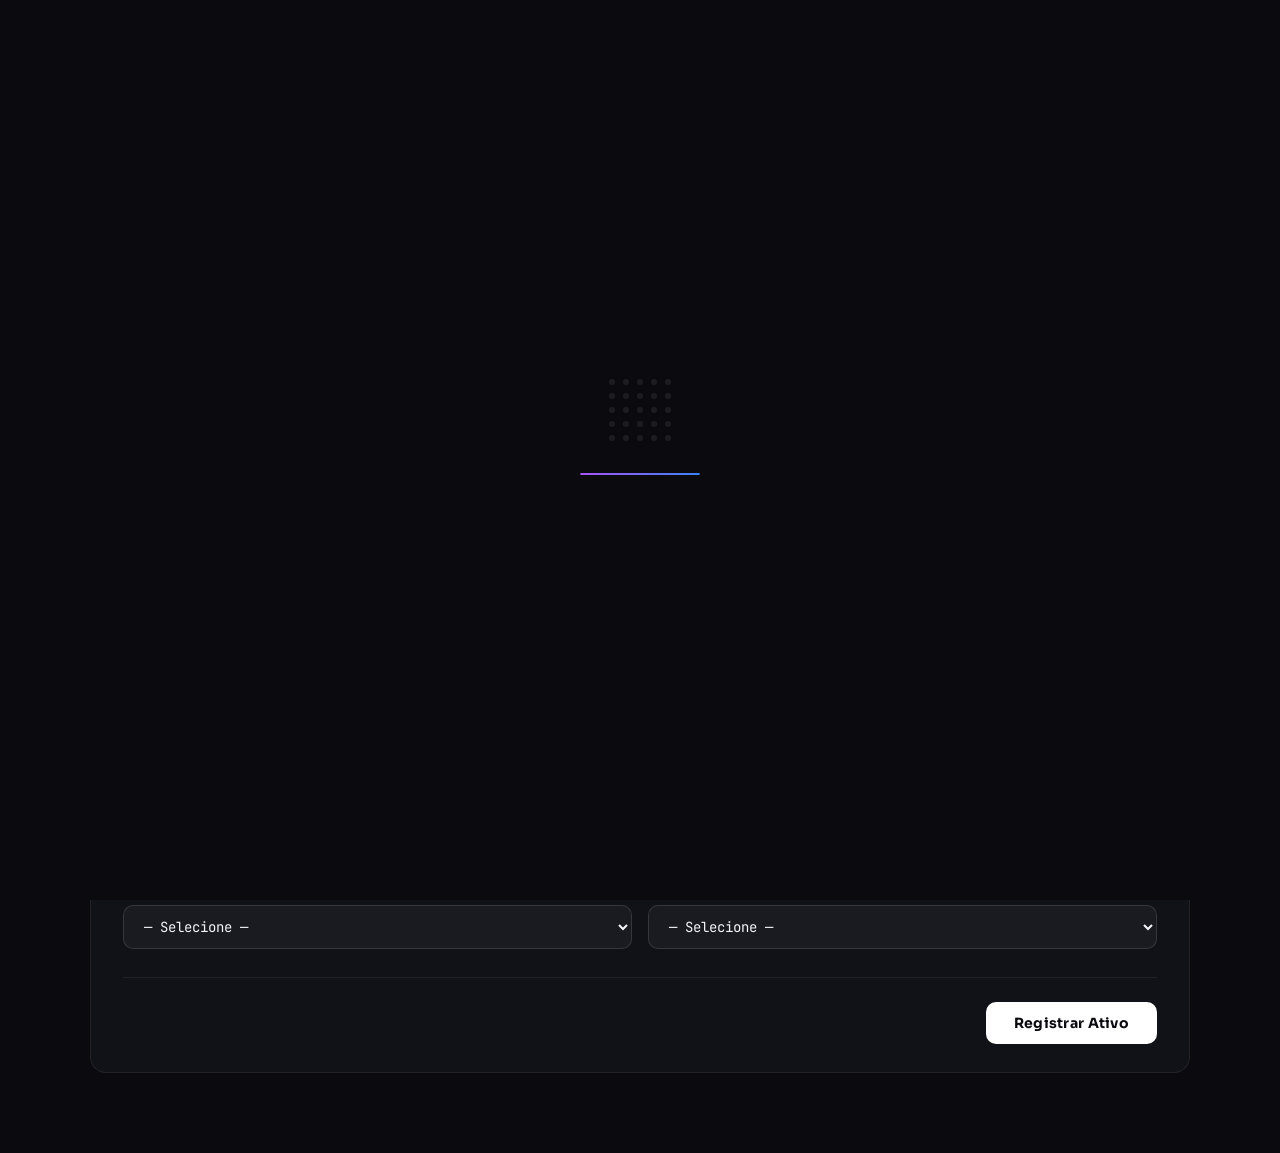
==== index.html @ f33686cc "Add files via upload" ====
<!DOCTYPE html>
<html lang="pt-BR">
<head>
<meta charset="UTF-8"/>
<meta name="viewport" content="width=device-width, initial-scale=1.0"/>
<title>Tabela de Ativos</title>
<link href="https://fonts.googleapis.com/css2?family=Sora:wght@400;500;600;700;800&family=JetBrains+Mono:wght@400;500&display=swap" rel="stylesheet"/>
<style>
  /* ── VARIÁVEIS ───────────────────────────────────────────────────────────── */
  :root {
    --bg:             #0a0a0f;
    --card:           #111118;
    --card2:          #13131c;
    --border:         rgba(255,255,255,0.07);
    --border2:        rgba(255,255,255,0.12);
    --accent-green:   #22c55e;
    --accent-purple:  #a855f7;
    --accent-blue:    #3b82f6;
    --accent-pink:    #ec4899;
    --accent-yellow:  #eab308;
    --accent-red:     #ef4444;
    --text:           #f1f5f9;
    --text-muted:     #64748b;
    --text-mid:       #94a3b8;
    --font:           'Sora', sans-serif;
    --mono:           'JetBrains Mono', monospace;
    --radius:         16px;
    --radius-sm:      10px;
    --radius-pill:    999px;
  }

  *, *::before, *::after { box-sizing: border-box; margin: 0; padding: 0; }

  /* ── LOADER ─────────────────────────────────────────────────────────────── */
  #loader {
    position: fixed;
    inset: 0;
    background: #0a0a0f;
    z-index: 9999;
    display: flex;
    align-items: center;
    justify-content: center;
    flex-direction: column;
    gap: 32px;
    transition: opacity 0.6s ease, transform 0.6s ease;
  }
  #loader.hide { opacity: 0; pointer-events: none; transform: scale(1.03); }

  .loader-grid { display: grid; grid-template-columns: repeat(5,1fr); gap: 8px; }
  .loader-dot {
    width: 6px; height: 6px;
    border-radius: 50%;
    background: rgba(255,255,255,0.08);
    animation: dotPulse 1.8s ease-in-out infinite;
  }
  .loader-dot:nth-child(1)  { animation-delay:0.00s; } .loader-dot:nth-child(2)  { animation-delay:0.07s; }
  .loader-dot:nth-child(3)  { animation-delay:0.14s; } .loader-dot:nth-child(4)  { animation-delay:0.21s; }
  .loader-dot:nth-child(5)  { animation-delay:0.28s; } .loader-dot:nth-child(6)  { animation-delay:0.35s; }
  .loader-dot:nth-child(7)  { animation-delay:0.42s; } .loader-dot:nth-child(8)  { animation-delay:0.49s; }
  .loader-dot:nth-child(9)  { animation-delay:0.56s; } .loader-dot:nth-child(10) { animation-delay:0.63s; }
  .loader-dot:nth-child(11) { animation-delay:0.70s; } .loader-dot:nth-child(12) { animation-delay:0.77s; }
  .loader-dot:nth-child(13) { animation-delay:0.84s; } .loader-dot:nth-child(14) { animation-delay:0.77s; }
  .loader-dot:nth-child(15) { animation-delay:0.70s; } .loader-dot:nth-child(16) { animation-delay:0.63s; }
  .loader-dot:nth-child(17) { animation-delay:0.56s; } .loader-dot:nth-child(18) { animation-delay:0.49s; }
  .loader-dot:nth-child(19) { animation-delay:0.42s; } .loader-dot:nth-child(20) { animation-delay:0.35s; }
  .loader-dot:nth-child(21) { animation-delay:0.28s; } .loader-dot:nth-child(22) { animation-delay:0.21s; }
  .loader-dot:nth-child(23) { animation-delay:0.14s; } .loader-dot:nth-child(24) { animation-delay:0.07s; }
  .loader-dot:nth-child(25) { animation-delay:0.00s; }

  @keyframes dotPulse {
    0%,100% { background:rgba(255,255,255,0.06); transform:scale(1); }
    50%     { background:rgba(168,85,247,0.9);  transform:scale(1.6); box-shadow:0 0 8px rgba(168,85,247,0.6); }
  }

  .loader-bar-wrap {
    width:120px; height:2px;
    background:rgba(255,255,255,0.06);
    border-radius:999px; overflow:hidden;
  }
  .loader-bar {
    height:100%; width:0%;
    background:linear-gradient(90deg,#a855f7,#3b82f6);
    border-radius:999px;
    animation:barFill 1.6s cubic-bezier(.4,0,.2,1) forwards;
  }
  @keyframes barFill { 0%{width:0%} 60%{width:75%} 100%{width:100%} }

  .loader-label {
    font-family:var(--mono); font-size:11px; letter-spacing:0.2em;
    color:rgba(255,255,255,0.18); text-transform:uppercase;
    animation:labelFade 1.6s ease forwards;
  }
  @keyframes labelFade { 0%{opacity:0} 30%{opacity:1} 85%{opacity:1} 100%{opacity:0} }

  body.loading { overflow:hidden; }

  /* ── BODY ────────────────────────────────────────────────────────────────── */
  body {
    background: var(--bg);
    color: var(--text);
    font-family: var(--font);
    min-height: 100vh;
    display: flex;
    flex-direction: column;
    align-items: center;
    padding: 0 20px 64px;
    background-image:
      radial-gradient(ellipse 60% 50% at 20% 0%, rgba(168,85,247,0.08) 0%, transparent 60%),
      radial-gradient(ellipse 50% 40% at 80% 10%, rgba(59,130,246,0.07) 0%, transparent 60%);
  }

  /* ── HEADER ──────────────────────────────────────────────────────────────── */
  header {
    width:100%; max-width:1100px;
    padding:48px 0 40px;
    display:flex; flex-direction:column; align-items:flex-start;
    gap:12px; margin-bottom:12px;
  }
  .header-badge {
    display:inline-flex; align-items:center; gap:7px;
    padding:6px 14px; border-radius:var(--radius-pill);
    border:1px solid rgba(34,197,94,0.35); background:rgba(34,197,94,0.07);
    color:var(--accent-green); font-size:12px; font-weight:600; letter-spacing:0.04em;
  }
  .header-badge::before {
    content:''; width:7px; height:7px; border-radius:50%;
    background:var(--accent-green); box-shadow:0 0 8px var(--accent-green);
  }
  .header-title {
    font-size:clamp(28px,5vw,42px); font-weight:800;
    letter-spacing:-0.03em; line-height:1.1; color:#fff;
  }
  .header-sub {
    font-size:15px; color:var(--text-mid); font-weight:400;
    max-width:500px; line-height:1.6;
  }

  /* ── NAV TABS ────────────────────────────────────────────────────────────── */
  nav {
    display:flex; gap:6px;
    width:100%; max-width:1100px;
    margin-bottom:32px;
    background:var(--card); border:1px solid var(--border);
    border-radius:var(--radius); padding:6px;
  }
  .tab {
    flex:1; padding:11px 16px;
    border-radius:var(--radius-sm); border:none;
    background:transparent; color:var(--text-muted);
    font-family:var(--font); font-size:14px; font-weight:600;
    cursor:pointer; transition:all .2s; letter-spacing:0.01em;
  }
  .tab:hover { color:var(--text); background:rgba(255,255,255,0.04); }
  .tab.active {
    background:rgba(255,255,255,0.08); color:#fff;
    box-shadow:0 1px 3px rgba(0,0,0,0.4);
  }

  /* ── PANELS ──────────────────────────────────────────────────────────────── */
  .panel { display:none; width:100%; max-width:1100px; animation:fadeIn .2s ease; }
  .panel.active { display:block; }
  @keyframes fadeIn { from{opacity:0;transform:translateY(8px)} to{opacity:1;transform:none} }

  /* ── CARD ────────────────────────────────────────────────────────────────── */
  .card {
    background:var(--card); border:1px solid var(--border);
    border-radius:var(--radius); padding:28px 32px; margin-bottom:16px;
  }

  /* ── SEÇÃO DO FORMULÁRIO ─────────────────────────────────────────────────── */
  .form-section {
    margin-bottom:28px;
  }
  .form-section-label {
    font-size:10px; font-weight:700; letter-spacing:0.18em;
    text-transform:uppercase; color:var(--text-muted);
    display:flex; align-items:center; gap:10px;
    margin-bottom:16px;
  }
  .form-section-label::after {
    content:''; flex:1; height:1px;
    background:var(--border);
  }

  .section-title {
    font-size:11px; font-weight:600; letter-spacing:0.12em;
    color:var(--text-muted); text-transform:uppercase; margin-bottom:24px;
  }

  /* ── FORM GRID ───────────────────────────────────────────────────────────── */
  .form-grid {
    display:grid; grid-template-columns:1fr 1fr;
    gap:16px; margin-bottom:0;
  }
  .form-grid-3 {
    display:grid; grid-template-columns:1fr 1fr 1fr;
    gap:16px; margin-bottom:0;
  }
  .form-grid-4 {
    display:grid; grid-template-columns:1fr 1fr 1fr 1fr;
    gap:16px; margin-bottom:0;
  }
  .form-group { display:flex; flex-direction:column; gap:7px; }
  .form-group.full { grid-column:1 / -1; }

  label {
    font-size:12px; font-weight:600; letter-spacing:0.05em;
    color:var(--text-mid); text-transform:uppercase;
  }

  select, input[type="text"] {
    background:rgba(255,255,255,0.04);
    border:1px solid var(--border2);
    border-radius:var(--radius-sm);
    color:var(--text); font-family:var(--mono);
    font-size:14px; padding:11px 16px;
    outline:none; transition:border-color .2s, box-shadow .2s, background .2s;
    width:100%;
  }
  select:focus, input[type="text"]:focus {
    border-color:rgba(168,85,247,0.5);
    background:rgba(168,85,247,0.05);
    box-shadow:0 0 0 3px rgba(168,85,247,0.1);
  }
  select option { background:#111118; }
  input::placeholder { color:var(--text-muted); }

  /* ── BOTÕES ──────────────────────────────────────────────────────────────── */
  .btn {
    padding:12px 28px; border-radius:var(--radius-sm); border:none;
    font-family:var(--font); font-size:14px; font-weight:700;
    cursor:pointer; transition:all .2s; letter-spacing:0.02em;
  }
  .btn-primary { background:#fff; color:#0a0a0f; }
  .btn-primary:hover {
    background:#e2e8f0; transform:translateY(-1px);
    box-shadow:0 8px 24px rgba(0,0,0,0.3);
  }
  .btn-danger {
    background:rgba(239,68,68,0.1); border:1px solid rgba(239,68,68,0.3);
    color:#f87171; font-size:12px; padding:6px 16px; border-radius:8px;
  }
  .btn-danger:hover {
    background:rgba(239,68,68,0.2); border-color:rgba(239,68,68,0.5);
  }

  /* ── SÉRIE TOGGLE ────────────────────────────────────────────────────────── */
  .serie-toggle { display:flex; gap:8px; margin-bottom:20px; }
  .stab {
    padding:7px 18px; border-radius:var(--radius-pill);
    background:transparent; border:1px solid var(--border2);
    color:var(--text-muted); font-family:var(--font);
    font-size:13px; font-weight:600; cursor:pointer; transition:all .2s;
  }
  .stab:hover { color:var(--text); border-color:rgba(255,255,255,0.2); }
  .stab.active {
    background:rgba(168,85,247,0.12); border-color:rgba(168,85,247,0.4);
    color:#c084fc;
  }

  /* ── TABLE ───────────────────────────────────────────────────────────────── */
  .table-wrap { overflow-x:auto; }
  table { width:100%; border-collapse:collapse; font-size:14px; }
  th {
    font-family:var(--mono); font-size:10px; letter-spacing:0.15em;
    text-transform:uppercase; color:var(--text-muted);
    padding:10px 14px; text-align:left;
    border-bottom:1px solid var(--border); white-space:nowrap;
  }
  td {
    padding:12px 14px; border-bottom:1px solid rgba(255,255,255,0.04);
    font-family:var(--mono); font-size:12px; color:var(--text-mid);
    vertical-align:middle; white-space:nowrap;
  }
  tr:last-child td { border-bottom:none; }
  tr:hover td { background:rgba(255,255,255,0.02); color:var(--text); }

  /* ── BADGES ──────────────────────────────────────────────────────────────── */
  .badge {
    display:inline-flex; align-items:center;
    padding:3px 9px; font-size:11px;
    font-family:var(--mono); font-weight:500;
    border-radius:7px; letter-spacing:0.05em;
    background:rgba(59,130,246,0.1); border:1px solid rgba(59,130,246,0.25);
    color:#60a5fa;
  }
  .badge-num {
    background:rgba(168,85,247,0.1); border-color:rgba(168,85,247,0.25);
    color:#c084fc;
  }
  .badge-green {
    background:rgba(34,197,94,0.1); border-color:rgba(34,197,94,0.25);
    color:#4ade80;
  }
  .badge-yellow {
    background:rgba(234,179,8,0.1); border-color:rgba(234,179,8,0.25);
    color:#facc15;
  }
  .badge-red {
    background:rgba(239,68,68,0.1); border-color:rgba(239,68,68,0.25);
    color:#f87171;
  }
  .badge-muted {
    background:rgba(255,255,255,0.04); border-color:rgba(255,255,255,0.1);
    color:var(--text-muted);
  }

  /* ── EMPTY ───────────────────────────────────────────────────────────────── */
  .empty-msg {
    font-family:var(--mono); font-size:13px; color:var(--text-muted);
    text-align:center; padding:48px 0;
    border:1px dashed var(--border2); border-radius:var(--radius);
    letter-spacing:0.08em;
  }

  /* ── TOTAL LINE ──────────────────────────────────────────────────────────── */
  .total-line {
    font-size:12px; color:var(--text-muted); margin-top:16px;
    text-align:right; font-family:var(--mono); letter-spacing:0.05em;
    display:flex; align-items:center; justify-content:flex-end; gap:8px;
  }
  .total-line .chip {
    background:rgba(34,197,94,0.1); border:1px solid rgba(34,197,94,0.25);
    color:var(--accent-green); border-radius:var(--radius-pill);
    padding:2px 10px; font-size:12px;
  }

  /* ── TOAST ───────────────────────────────────────────────────────────────── */
  #toast {
    position:fixed; top:24px; right:24px;
    padding:14px 20px; font-family:var(--mono); font-size:13px;
    border-radius:var(--radius-sm); border:1px solid rgba(34,197,94,0.3);
    background:rgba(17,17,24,0.95); backdrop-filter:blur(12px);
    color:var(--accent-green);
    opacity:0; transform:translateX(20px) scale(0.97);
    transition:all .3s cubic-bezier(.34,1.56,.64,1);
    z-index:999; pointer-events:none; max-width:340px;
    box-shadow:0 8px 32px rgba(0,0,0,0.4);
  }
  #toast.show { opacity:1; transform:none; }
  #toast.error { border-color:rgba(239,68,68,0.3); color:#f87171; }

  /* ── FORM FOOTER ─────────────────────────────────────────────────────────── */
  .form-footer {
    display:flex; justify-content:flex-end;
    margin-top:28px; padding-top:24px;
    border-top:1px solid var(--border);
  }

  /* ── RESPONSIVE ──────────────────────────────────────────────────────────── */
  @media (max-width:800px) {
    .form-grid-3 { grid-template-columns:1fr 1fr; }
    .form-grid-4 { grid-template-columns:1fr 1fr; }
  }
  @media (max-width:560px) {
    .form-grid, .form-grid-3, .form-grid-4 { grid-template-columns:1fr; }
    .form-group.full { grid-column:1; }
    header { padding:32px 0 28px; }
    .card { padding:20px; }
  }
</style>
</head>
<body class="loading">

<!-- ── LOADER ── -->
<div id="loader">
  <div class="loader-grid">
    <div class="loader-dot"></div><div class="loader-dot"></div><div class="loader-dot"></div><div class="loader-dot"></div><div class="loader-dot"></div>
    <div class="loader-dot"></div><div class="loader-dot"></div><div class="loader-dot"></div><div class="loader-dot"></div><div class="loader-dot"></div>
    <div class="loader-dot"></div><div class="loader-dot"></div><div class="loader-dot"></div><div class="loader-dot"></div><div class="loader-dot"></div>
    <div class="loader-dot"></div><div class="loader-dot"></div><div class="loader-dot"></div><div class="loader-dot"></div><div class="loader-dot"></div>
    <div class="loader-dot"></div><div class="loader-dot"></div><div class="loader-dot"></div><div class="loader-dot"></div><div class="loader-dot"></div>
  </div>
  <div class="loader-bar-wrap"><div class="loader-bar"></div></div>
  <div class="loader-label">Carregando sistema</div>
</div>

<!-- ── HEADER ── -->
<header>
  <div class="header-badge">Sistema Operacional</div>
  <h1 class="header-title">Tabela de<br>Ativos Escolares</h1>
  <p class="header-sub">Gerencie equipamentos por turma. Registre, visualize e remova ativos com facilidade.</p>
</header>

<!-- ── NAVEGAÇÃO ── -->
<nav>
  <button class="tab active" onclick="showTab('registrar', this)">Registrar</button>
  <button class="tab"        onclick="showTab('visualizar', this)">Visualizar</button>
  <button class="tab"        onclick="showTab('remover', this)">Remover</button>
</nav>

<!-- ══════════════════════════════════════════════════════════════════
     PAINEL: REGISTRAR
══════════════════════════════════════════════════════════════════ -->
<div id="panel-registrar" class="panel active">
  <div class="card">
    <div class="section-title">Registrar novo ativo</div>

    <!-- 1. Identificação da Turma -->
    <div class="form-section">
      <div class="form-section-label">Identificação da turma</div>
      <div class="form-grid">
        <div class="form-group">
          <label>Ano do Ensino Médio</label>
          <select id="reg-serie">
            <option value="">— Selecione o ano —</option>
            <option value="2">2º Ano</option>
            <option value="3">3º Ano</option>
          </select>
        </div>
        <div class="form-group">
          <label>Situação</label>
          <select id="reg-situacao">
            <option value="">— Selecione —</option>
            <option value="Em uso">Em uso</option>
            <option value="Não em uso">Não em uso</option>
          </select>
        </div>
        <div class="form-group">
          <label>Responsável — User 1</label>
          <input type="text" id="reg-owner1" placeholder="Nome completo"/>
        </div>
        <div class="form-group">
          <label>Responsável — User 2</label>
          <input type="text" id="reg-owner2" placeholder="Nome completo"/>
        </div>
      </div>
    </div>

    <!-- 2. Dados do Equipamento -->
    <div class="form-section">
      <div class="form-section-label">Dados do equipamento</div>
      <div class="form-grid-3">
        <div class="form-group">
          <label>Tipo</label>
          <select id="reg-tipo">
            <option value="">— Selecione —</option>
            <option value="Notebook">Notebook</option>
            <option value="Tablet">Tablet</option>
            <option value="Setup">Setup</option>
            <option value="Televisão">Televisão</option>
          </select>
        </div>
        <div class="form-group">
          <label>Marca</label>
          <select id="reg-marca">
            <option value="">— Selecione —</option>
            <option value="Positivo">Positivo</option>
            <option value="Lenovo">Lenovo</option>
            <option value="LG">LG</option>
            <option value="Philco">Philco</option>
          </select>
        </div>
        <div class="form-group">
          <label>Modelo</label>
          <select id="reg-modelo">
            <option value="">— Selecione —</option>
            <option value="Master N8440">Master N8440</option>
            <option value="ThinkCentre M75s Gen 1">ThinkCentre M75s Gen 1</option>
            <option value="Positivo Master D5700">Positivo Master D5700</option>
            <option value="Mt 9850-122">Mt 9850-122</option>
            <option value="Positivo Master N1110">Positivo Master N1110</option>
            <option value="Modelo Escolar">Modelo Escolar</option>
          </select>
        </div>
        <div class="form-group">
          <label>ID do Computador</label>
          <input type="text" id="reg-nb" placeholder="Ex: 07"/>
        </div>
        <div class="form-group">
          <label>ID do Carregador</label>
          <input type="text" id="reg-car" placeholder="Ex: 07"/>
        </div>
        <div class="form-group">
          <label>Mochila</label>
          <select id="reg-mochila">
            <option value="">— Selecione —</option>
            <option value="Sim">Sim</option>
            <option value="Não">Não</option>
          </select>
        </div>
      </div>
    </div>

    <!-- 3. Localização e Status -->
    <div class="form-section">
      <div class="form-section-label">Localização e status</div>
      <div class="form-grid">
        <div class="form-group">
          <label>Local</label>
          <select id="reg-local">
            <option value="">— Selecione —</option>
            <option value="Salas de Aula">Salas de Aula</option>
            <option value="Sala Maker">Sala Maker</option>
            <option value="Armário Maker">Armário Maker</option>
          </select>
        </div>
        <div class="form-group">
          <label>Criticidade</label>
          <select id="reg-criticidade">
            <option value="">— Selecione —</option>
            <option value="Sim">Sim</option>
            <option value="Não">Não</option>
          </select>
        </div>
      </div>
    </div>

    <div class="form-footer">
      <button class="btn btn-primary" onclick="registrar()">Registrar Ativo</button>
    </div>
  </div>
</div>

<!-- ══════════════════════════════════════════════════════════════════
     PAINEL: VISUALIZAR
══════════════════════════════════════════════════════════════════ -->
<div id="panel-visualizar" class="panel">
  <div class="card">
    <div class="section-title">Ativos registrados</div>
    <div class="serie-toggle">
      <button class="stab active" onclick="loadAtivos('2', this)">2º Ano</button>
      <button class="stab"        onclick="loadAtivos('3', this)">3º Ano</button>
    </div>
    <div id="table-container"></div>
  </div>
</div>

<!-- ══════════════════════════════════════════════════════════════════
     PAINEL: REMOVER
══════════════════════════════════════════════════════════════════ -->
<div id="panel-remover" class="panel">
  <div class="card">
    <div class="section-title">Remover ativo</div>
    <div class="serie-toggle">
      <button class="stab active" onclick="loadRemover('2', this)">2º Ano</button>
      <button class="stab"        onclick="loadRemover('3', this)">3º Ano</button>
    </div>
    <div id="remove-container"></div>
  </div>
</div>

<div id="toast"></div>

<script>
  // ── Loader ───────────────────────────────────────────────────────────────
  window.addEventListener('DOMContentLoaded', () => {
    setTimeout(() => {
      const loader = document.getElementById('loader');
      loader.classList.add('hide');
      document.body.classList.remove('loading');
      setTimeout(() => loader.remove(), 700);
    }, 1800);
  });

  let vizAno = "2", remAno = "2";

  // ── Abas ─────────────────────────────────────────────────────────────────
  function showTab(name, el) {
    document.querySelectorAll('.tab').forEach(t => t.classList.remove('active'));
    document.querySelectorAll('.panel').forEach(p => p.classList.remove('active'));
    el.classList.add('active');
    document.getElementById('panel-' + name).classList.add('active');
    if (name === 'visualizar') loadAtivos(vizAno);
    if (name === 'remover')    loadRemover(remAno);
  }

  // ── Toast ─────────────────────────────────────────────────────────────────
  function toast(msg, err = false) {
    const el = document.getElementById('toast');
    el.textContent = (err ? '✕ ' : '✓ ') + msg;
    el.className = 'show' + (err ? ' error' : '');
    clearTimeout(el._t);
    el._t = setTimeout(() => el.className = '', 3200);
  }

  // ── Helpers de badge ─────────────────────────────────────────────────────
  function badgeSituacao(val) {
    if (val === 'Em uso')    return `<span class="badge badge-green">${val}</span>`;
    if (val === 'Não em uso') return `<span class="badge badge-red">${val}</span>`;
    return `<span class="badge badge-muted">${val}</span>`;
  }
  function badgeSim(val) {
    if (val === 'Sim') return `<span class="badge badge-yellow">${val}</span>`;
    if (val === 'Não') return `<span class="badge badge-muted">${val}</span>`;
    return `<span class="badge badge-muted">${val}</span>`;
  }
  function badgeTipo(val) {
    return `<span class="badge">${val}</span>`;
  }

  // ── Registrar ─────────────────────────────────────────────────────────────
  async function registrar() {
    const campos = [
      'reg-serie','reg-owner1','reg-owner2','reg-nb','reg-car',
      'reg-tipo','reg-marca','reg-modelo','reg-local',
      'reg-situacao','reg-mochila','reg-criticidade'
    ];
    const vals = {};
    for (const id of campos) vals[id] = document.getElementById(id).value.trim();

    if (campos.some(id => !vals[id])) {
      return toast('Preencha todos os campos.', true);
    }

    const payload = {
      serie_id:     vals['reg-serie'],
      owner_1:      vals['reg-owner1'],
      owner_2:      vals['reg-owner2'],
      id_computer:  vals['reg-nb'],
      id_carregator:vals['reg-car'],
      tipo:         vals['reg-tipo'],
      marca:        vals['reg-marca'],
      modelo:       vals['reg-modelo'],
      local:        vals['reg-local'],
      situacao:     vals['reg-situacao'],
      mochila:      vals['reg-mochila'],
      criticidade:  vals['reg-criticidade'],
    };

    const res  = await fetch('/api/registrar', {
      method:'POST', headers:{'Content-Type':'application/json'},
      body:JSON.stringify(payload)
    });
    const data = await res.json();
    toast(data.msg, !data.ok);

    if (data.ok) {
      campos.forEach(id => { document.getElementById(id).value = ''; });
    }
  }

  // ── Visualizar ────────────────────────────────────────────────────────────
  async function loadAtivos(ano, btn) {
    vizAno = ano;
    if (btn) {
      document.querySelectorAll('#panel-visualizar .stab').forEach(b => b.classList.remove('active'));
      btn.classList.add('active');
    }
    const res  = await fetch('/api/visualizar/' + ano);
    const data = await res.json();
    const wrap = document.getElementById('table-container');

    if (!data.ativos.length) {
      wrap.innerHTML = `<div class="empty-msg">Nenhum ativo registrado para o ${ano}º Ano</div>`;
      return;
    }

    wrap.innerHTML = `
      <div class="table-wrap">
        <table>
          <thead><tr>
            <th>Nº</th>
            <th>Resp. 1</th>
            <th>Resp. 2</th>
            <th>Tipo</th>
            <th>Marca</th>
            <th>Modelo</th>
            <th>Local</th>
            <th>Notebook</th>
            <th>Carregador</th>
            <th>Situação</th>
            <th>Mochila</th>
            <th>Criticidade</th>
          </tr></thead>
          <tbody>
            ${data.ativos.map(a => `
              <tr>
                <td><span class="badge badge-num">${String(a.num).padStart(2,'0')}</span></td>
                <td>${a.owner_1}</td>
                <td>${a.owner_2}</td>
                <td>${badgeTipo(a.tipo)}</td>
                <td>${a.marca}</td>
                <td>${a.modelo}</td>
                <td>${a.local}</td>
                <td><span class="badge">${a.nb}</span></td>
                <td><span class="badge">${a.car}</span></td>
                <td>${badgeSituacao(a.situacao)}</td>
                <td>${badgeSim(a.mochila)}</td>
                <td>${badgeSim(a.criticidade)}</td>
              </tr>
            `).join('')}
          </tbody>
        </table>
      </div>
      <div class="total-line">
        Total registrado no ${ano}º Ano
        <span class="chip">${data.total} ativo${data.total !== 1 ? 's' : ''}</span>
      </div>`;
  }

  // ── Remover ───────────────────────────────────────────────────────────────
  async function loadRemover(ano, btn) {
    remAno = ano;
    if (btn) {
      document.querySelectorAll('#panel-remover .stab').forEach(b => b.classList.remove('active'));
      btn.classList.add('active');
    }
    const res  = await fetch('/api/visualizar/' + ano);
    const data = await res.json();
    const wrap = document.getElementById('remove-container');

    if (!data.ativos.length) {
      wrap.innerHTML = `<div class="empty-msg">Nenhum ativo registrado para o ${ano}º Ano</div>`;
      return;
    }

    wrap.innerHTML = `
      <div class="table-wrap">
        <table>
          <thead><tr>
            <th>Nº</th>
            <th>Resp. 1</th>
            <th>Resp. 2</th>
            <th>Tipo</th>
            <th>Marca</th>
            <th>Modelo</th>
            <th>Local</th>
            <th>Notebook</th>
            <th>Carregador</th>
            <th>Situação</th>
            <th>Mochila</th>
            <th>Criticidade</th>
            <th></th>
          </tr></thead>
          <tbody>
            ${data.ativos.map(a => `
              <tr>
                <td><span class="badge badge-num">${String(a.num).padStart(2,'0')}</span></td>
                <td>${a.owner_1}</td>
                <td>${a.owner_2}</td>
                <td>${badgeTipo(a.tipo)}</td>
                <td>${a.marca}</td>
                <td>${a.modelo}</td>
                <td>${a.local}</td>
                <td><span class="badge">${a.nb}</span></td>
                <td><span class="badge">${a.car}</span></td>
                <td>${badgeSituacao(a.situacao)}</td>
                <td>${badgeSim(a.mochila)}</td>
                <td>${badgeSim(a.criticidade)}</td>
                <td><button class="btn btn-danger" onclick="remover(${ano}, ${a.id})">Remover</button></td>
              </tr>
            `).join('')}
          </tbody>
        </table>
      </div>
      <div class="total-line">
        Total no ${ano}º Ano
        <span class="chip">${data.total} ativo${data.total !== 1 ? 's' : ''}</span>
      </div>`;
  }

  async function remover(ano, idx) {
    if (!confirm('Confirmar remoção do ativo?')) return;
    const res  = await fetch(`/api/remover/${ano}/${idx}`, { method:'DELETE' });
    const data = await res.json();
    toast(data.msg, !data.ok);
    if (data.ok) loadRemover(ano);
  }
</script>
</body>
</html>
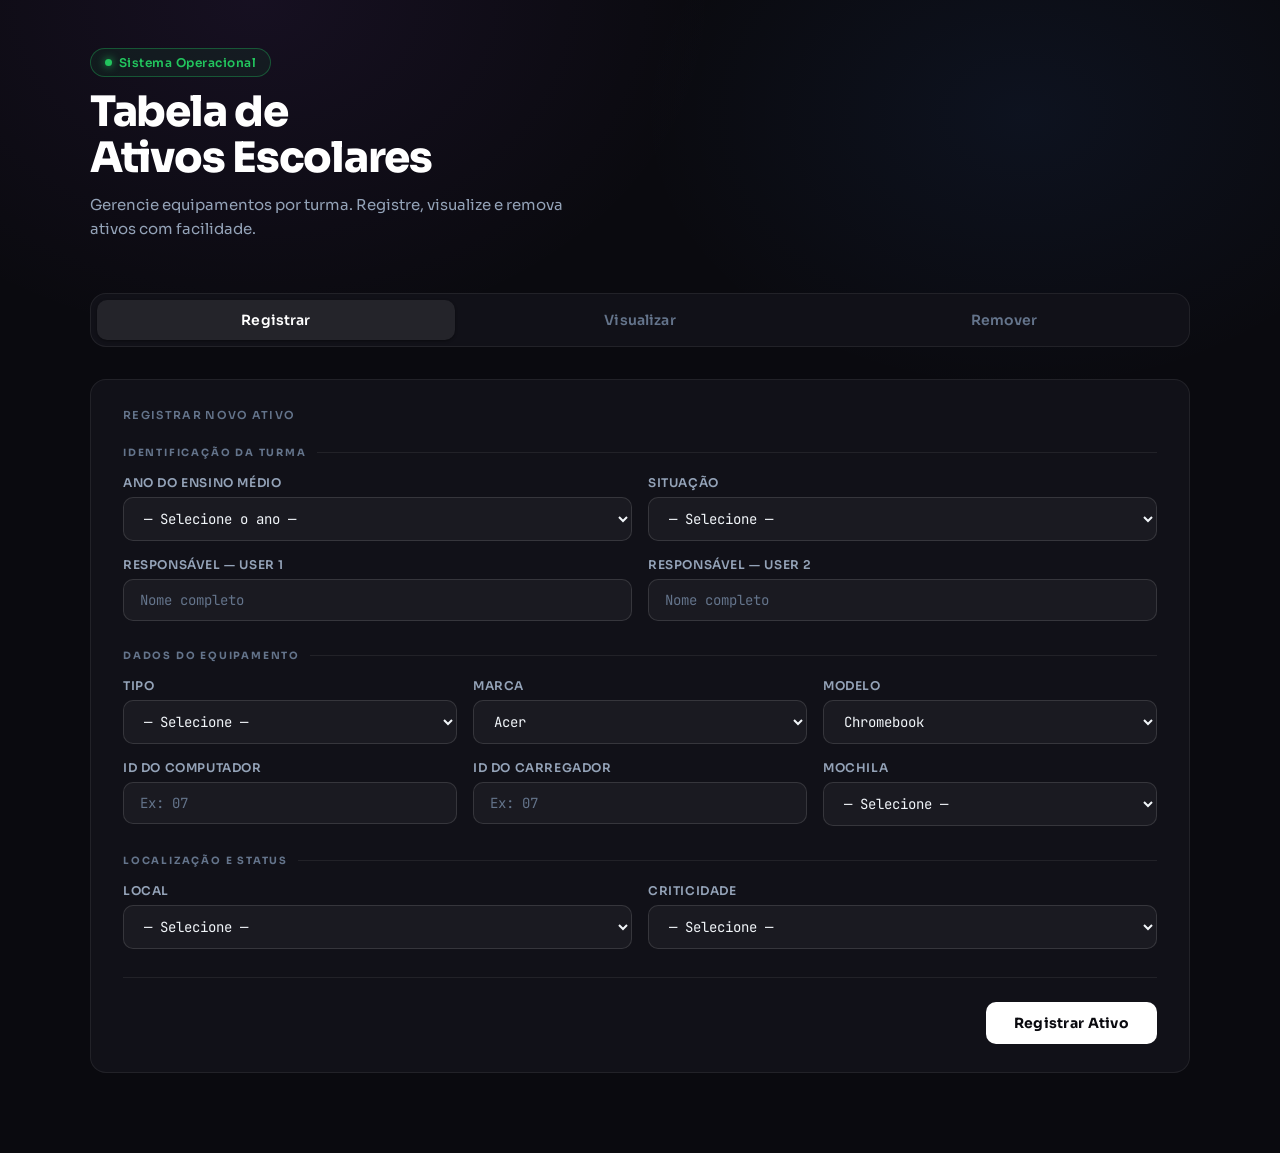
==== commit 9789db62: "Add files via upload" ====
--- a/index.html
+++ b/index.html
@@ -444,6 +444,8 @@
         <div class="form-group">
           <label>Marca</label>
           <select id="reg-marca">
+            <option value="Acer">Acer</option>
+            <option value="Samsung">Samsung</option>
             <option value="">— Selecione —</option>
             <option value="Positivo">Positivo</option>
             <option value="Lenovo">Lenovo</option>
@@ -454,6 +456,9 @@
         <div class="form-group">
           <label>Modelo</label>
           <select id="reg-modelo">
+            <option value="Chromebook">Chromebook</option>
+            <option value="43UN731COSC.AWZFLJZ">Televisão LG 43</option>
+            <option value="Aspire 3">Aspire 3</option>
             <option value="">— Selecione —</option>
             <option value="Master N8440">Master N8440</option>
             <option value="ThinkCentre M75s Gen 1">ThinkCentre M75s Gen 1</option>
@@ -599,7 +604,8 @@
     const vals = {};
     for (const id of campos) vals[id] = document.getElementById(id).value.trim();
 
-    if (campos.some(id => !vals[id])) {
+    const obrigatorios = campos.filter(id => id !== 'reg-owner2');
+    if (obrigatorios.some(id => !vals[id])) {
       return toast('Preencha todos os campos.', true);
     }
 
